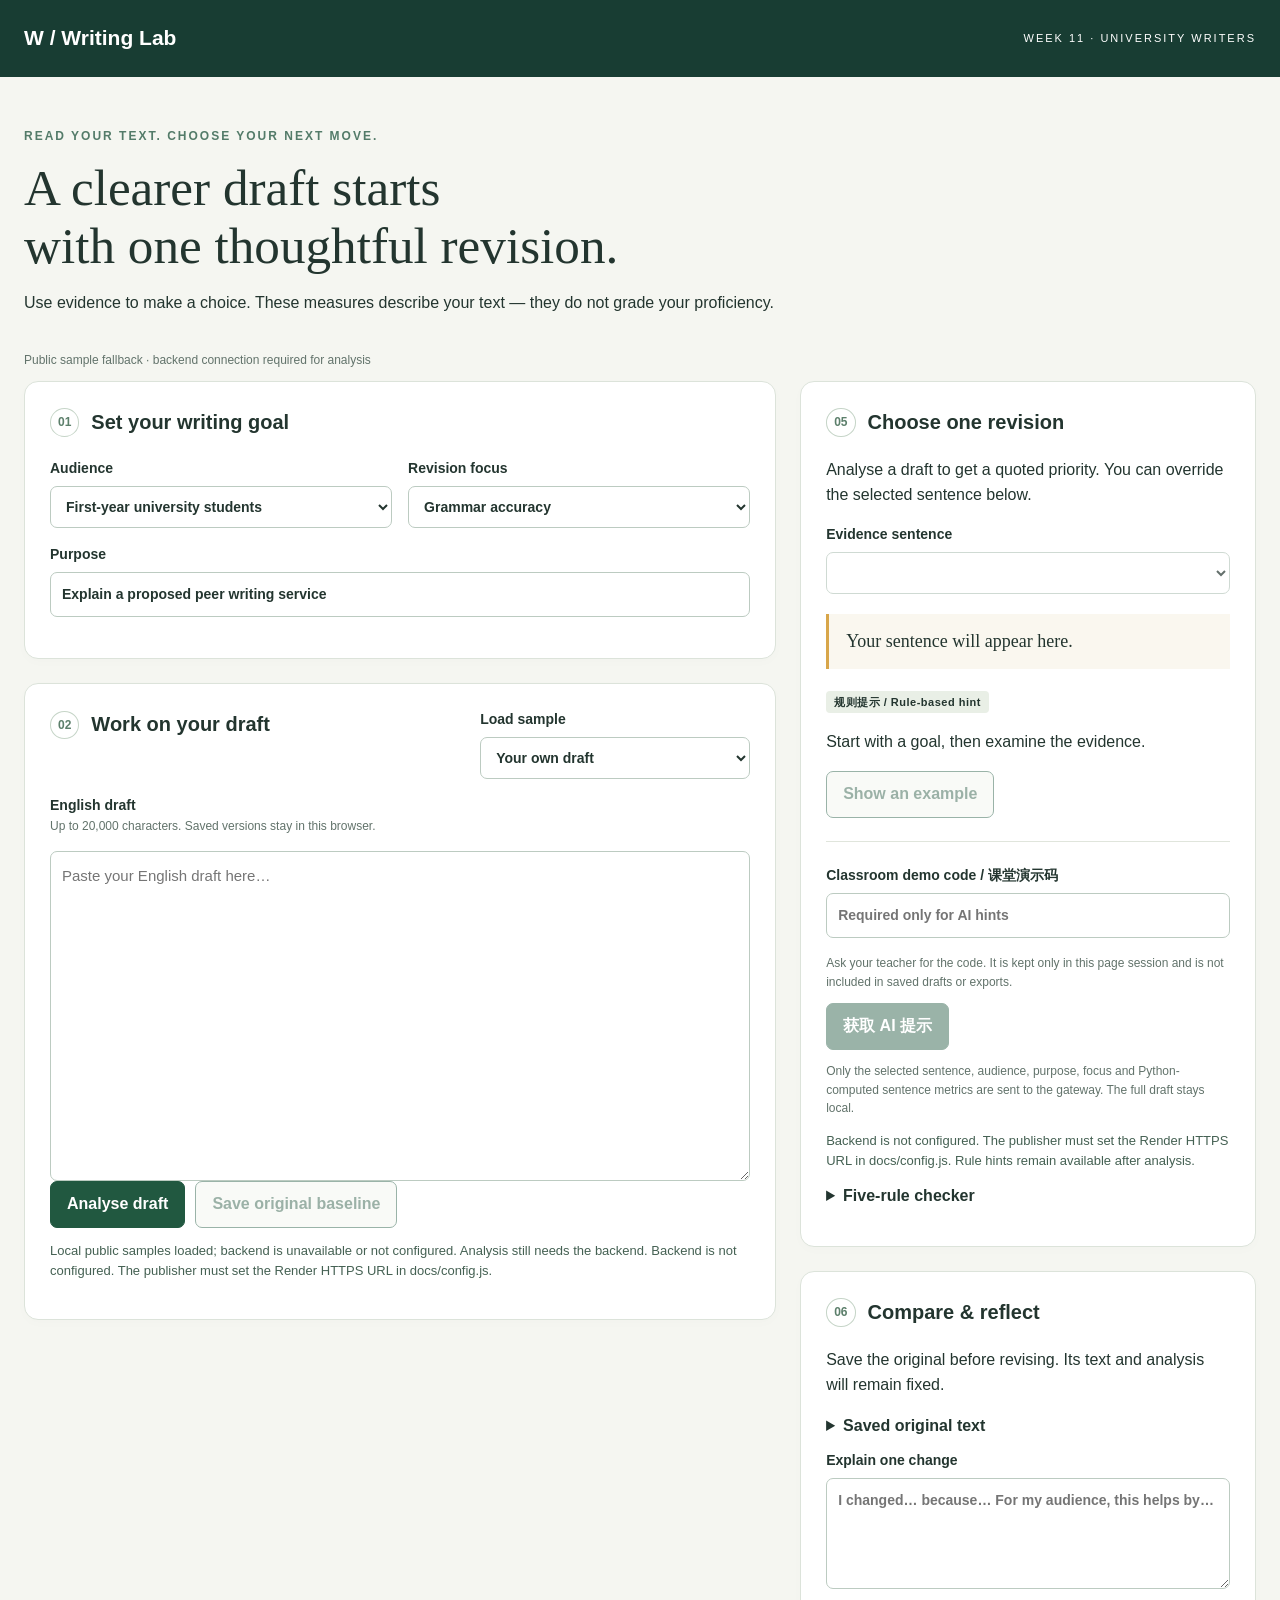
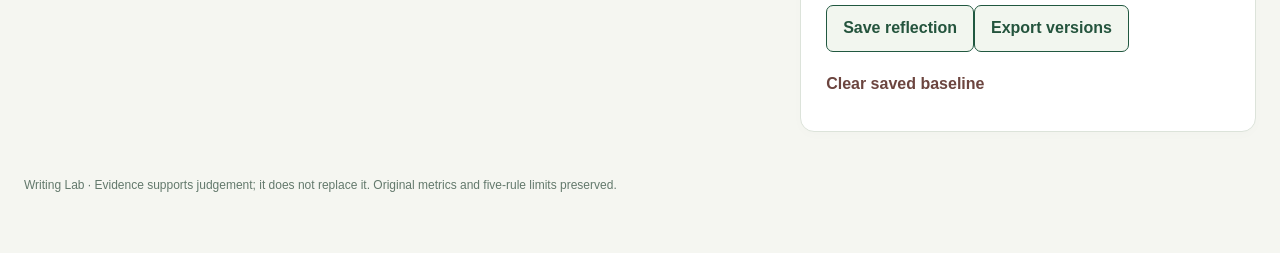
==== docs/index.html @ f73e01de "Prepare Writing Lab Pages frontend and protected Render backend" ====
<!doctype html>
<html lang="en"><head><meta charset="utf-8"><meta name="viewport" content="width=device-width, initial-scale=1"><title>Writing Lab · Revision with evidence</title><link rel="stylesheet" href="./lab.css"></head><body>
<header><a class="brand" href="./">W / Writing Lab</a><span>WEEK 11 · UNIVERSITY WRITERS</span></header>
<main><div class="intro"><p class="eyebrow">READ YOUR TEXT. CHOOSE YOUR NEXT MOVE.</p><h1>A clearer draft starts <br>with one thoughtful revision.</h1><p>Use evidence to make a choice. These measures describe your text — they do not grade your proficiency.</p></div>
<p id="backend-status" class="small" role="status">Connecting to the analysis backend…</p><div class="layout"><div>
<section><h2><i>01</i> Set your writing goal</h2><div class="two"><label>Audience<select id="audience"><option>First-year university students</option><option>Course teacher</option><option>General readers</option><option>Academic peers</option><option value="custom">Other — specify below</option></select></label><label>Revision focus<select id="focus"><option value="grammar">Grammar accuracy</option><option value="clarity">Clarity of expression</option></select></label></div><label id="custom-wrap" hidden>Custom audience<input id="custom-audience" maxlength="200"></label><label>Purpose<input id="purpose" list="purposes" maxlength="300" value="Explain a proposed peer writing service"></label><datalist id="purposes"><option value="Explain a proposed peer writing service"><option value="Describe experience and recommend a writing service"><option value="Persuade readers to support a proposal"><option value="Summarise evidence for a course assignment"></datalist></section>
<section><div class="section-head"><h2><i>02</i> Work on your draft</h2><label>Load sample<select id="sample"><option value="">Your own draft</option></select></label></div><label for="writing">English draft <small>Up to 20,000 characters. Saved versions stay in this browser.</small></label><textarea id="writing" maxlength="20000" placeholder="Paste your English draft here…"></textarea><div class="actions"><button id="analyse">Analyse draft</button><button class="secondary" id="save" disabled>Save original baseline</button></div><p id="status" role="status" aria-live="polite">Load W1–W3 or paste your draft to begin.</p></section>
<section id="profile" hidden><h2><i>03</i> Read the language profile</h2><p>Compare the same task and audience. A higher value is not automatically better.</p><div id="primary" class="metrics"></div><details><summary>More measures & syntax proxies</summary><div id="extra" class="metrics"></div><p>Syntax measures are finite-head dependency proxies, not L2SCA. A readability grade is a formula output, not a learner grade or CEFR level.</p></details><details><summary>Methods, syntax evidence & limitations</summary><pre id="methods"></pre></details></section>
<section id="sentence-panel" hidden><h2><i>04</i> Explore sentence length</h2><p>Select a bar to see and locate its original sentence. Long does not necessarily mean unclear.</p><div id="chart" aria-label="Sentence lengths in words"></div><div id="sentences"></div></section>
</div><aside>
<section id="support"><h2><i>05</i> Choose one revision</h2><p>Analyse a draft to get a quoted priority. You can override the selected sentence below.</p><label>Evidence sentence<select id="evidence-select" disabled></select></label><blockquote id="quote">Your sentence will appear here.</blockquote><span class="badge" id="hint-source">规则提示 / Rule-based hint</span><p id="hint">Start with a goal, then examine the evidence.</p><button class="secondary" id="example-button" disabled>Show an example</button><p id="example" hidden></p><hr><label>Classroom demo code / 课堂演示码<input id="demo-code" type="password" maxlength="128" autocomplete="off" spellcheck="false" placeholder="Required only for AI hints"></label><p class="small">Ask your teacher for the code. It is kept only in this page session and is not included in saved drafts or exports.</p><button id="ai" disabled>获取 AI 提示</button><p class="small">Only the selected sentence, audience, purpose, focus and Python-computed sentence metrics are sent to the gateway. The full draft stays local.</p><p id="ai-status" role="status" aria-live="polite"></p><details><summary>Five-rule checker</summary><p>Only five narrow demonstration patterns are checked. Zero flags does not mean error-free.</p><div id="flags"></div></details></section>
<section><h2><i>06</i> Compare & reflect</h2><p id="baseline-status">Save the original before revising. Its text and analysis will remain fixed.</p><details><summary>Saved original text</summary><pre id="baseline-text">No saved original.</pre></details><div id="comparison"></div><label>Explain one change<textarea id="reflection" rows="4" placeholder="I changed… because… For my audience, this helps by…"></textarea></label><button id="save-reflection" class="secondary">Save reflection</button><button id="export" class="secondary">Export versions</button><button id="reset" class="text-button">Clear saved baseline</button></section>
</aside></div><footer>Writing Lab · Evidence supports judgement; it does not replace it. Original metrics and five-rule limits preserved.</footer></main><script src="./config.js"></script><script src="./lab.js"></script></body></html>
---- docs/lab.css ----
:root{font-family:Segoe UI,Arial,sans-serif;color:#23352f;background:#f5f6f1;font-size:16px;line-height:1.55}*{box-sizing:border-box}body{margin:0}header{padding:22px max(24px,calc((100vw - 1380px)/2));background:#183d33;color:#fff;display:flex;justify-content:space-between;gap:20px;align-items:center}header span{font-size:11px;letter-spacing:2px}.brand{color:white;font-weight:700;text-decoration:none;font-size:21px}main{max-width:1380px;margin:auto;padding:38px 24px}.intro{max-width:850px;margin-bottom:35px}.eyebrow{color:#537b69;font-size:12px;font-weight:700;letter-spacing:2px}h1{font-family:Georgia,serif;font-size:clamp(32px,4vw,54px);font-weight:400;line-height:1.13;margin:14px 0}h2{font-size:20px;margin:0 0 20px;display:flex;align-items:center;gap:12px}h2 i{font-size:12px;font-style:normal;color:#5c7f6b;border:1px solid #c6d5c8;padding:4px 7px;border-radius:50%}.layout{display:grid;grid-template-columns:minmax(0,1.65fr) minmax(320px,1fr);gap:24px}section{background:white;border:1px solid #dce3da;border-radius:14px;padding:25px;margin-bottom:24px;box-shadow:0 3px 12px #183d3304}label{display:block;font-weight:600;font-size:14px;margin-bottom:16px}input,select,textarea{display:block;width:100%;font:inherit;padding:11px;border:1px solid #bccbc1;border-radius:7px;background:#fff;color:#23352f;margin-top:6px}textarea{resize:vertical;min-height:100px}#writing{min-height:330px;font-size:15px;line-height:1.7}small,.small{font-size:12px;color:#62736b;font-weight:400}small{display:block}.two{display:grid;grid-template-columns:1fr 1fr;gap:16px}.section-head{display:flex;justify-content:space-between;align-items:start;gap:14px}.section-head label{max-width:270px}button{font:inherit;font-weight:600;cursor:pointer;border:1px solid #215840;border-radius:7px;padding:10px 16px;background:#215840;color:white}button:hover{filter:brightness(.93)}button:disabled{opacity:.45;cursor:not-allowed}.secondary{background:#f2f6ef;color:#24543d}.text-button{background:none;color:#6c453f;border:0;padding-left:0;margin-top:10px}.actions{display:flex;flex-wrap:wrap;gap:10px}:focus-visible{outline:3px solid #d39431;outline-offset:3px}#status,#ai-status{font-size:13px;color:#456153;min-height:22px}.metrics{display:grid;grid-template-columns:repeat(2,minmax(0,1fr));gap:12px;margin:18px 0}.metric{padding:14px;background:#f4f7f1;border-radius:9px}.metric strong{display:block;font-size:25px;color:#214b38}.metric p{font-size:12px;margin:5px 0;color:#5a7063}.metric span{font-size:13px}summary{cursor:pointer;font-weight:600;margin:12px 0}pre{white-space:pre-wrap;overflow-wrap:anywhere;font-size:12px;max-height:360px;overflow:auto}blockquote{margin:20px 0;padding:14px 17px;border-left:3px solid #d8a64a;background:#faf7ef;font-family:Georgia,serif;font-size:18px;overflow-wrap:anywhere}.badge{font-size:11px;font-weight:700;letter-spacing:.5px;background:#e9efe6;border-radius:4px;padding:5px 8px}hr{border:0;border-top:1px solid #e0e5dc;margin:23px 0}#chart{display:flex;gap:5px;align-items:end;height:170px;overflow-x:auto;padding:15px 0 4px}#chart button{padding:0;min-width:27px;flex:1;border:0;background:#769c81;border-radius:4px 4px 0 0;position:relative;font-size:10px;color:#183d33}#chart button[aria-pressed=true]{background:#d4a14c}.sentence{font-size:14px;padding:12px 15px;margin:8px 0;border:1px solid #e0e5dc;border-radius:8px}.sentence.selected{background:#fff6df;border-color:#d4a14c}.sentence small{color:#436951}table{width:100%;border-collapse:collapse;font-size:12px;margin:16px 0}th,td{text-align:left;padding:8px 4px;border-bottom:1px solid #dce3da}footer{font-size:12px;color:#63796c;padding:20px 0}[hidden]{display:none!important}@media(max-width:850px){.layout{grid-template-columns:1fr}header span{display:none}main{padding:24px 15px}section{padding:19px}.section-head{display:block}.section-head label{max-width:none}.two{grid-template-columns:1fr}h1 br{display:none}}@media(prefers-reduced-motion:reduce){*{scroll-behavior:auto!important}}
.layout>*{min-width:0}section,aside,select,input,textarea{min-width:0;max-width:100%}section{overflow-wrap:anywhere}#chart{max-width:100%}table{table-layout:fixed}td,th{overflow-wrap:anywhere}
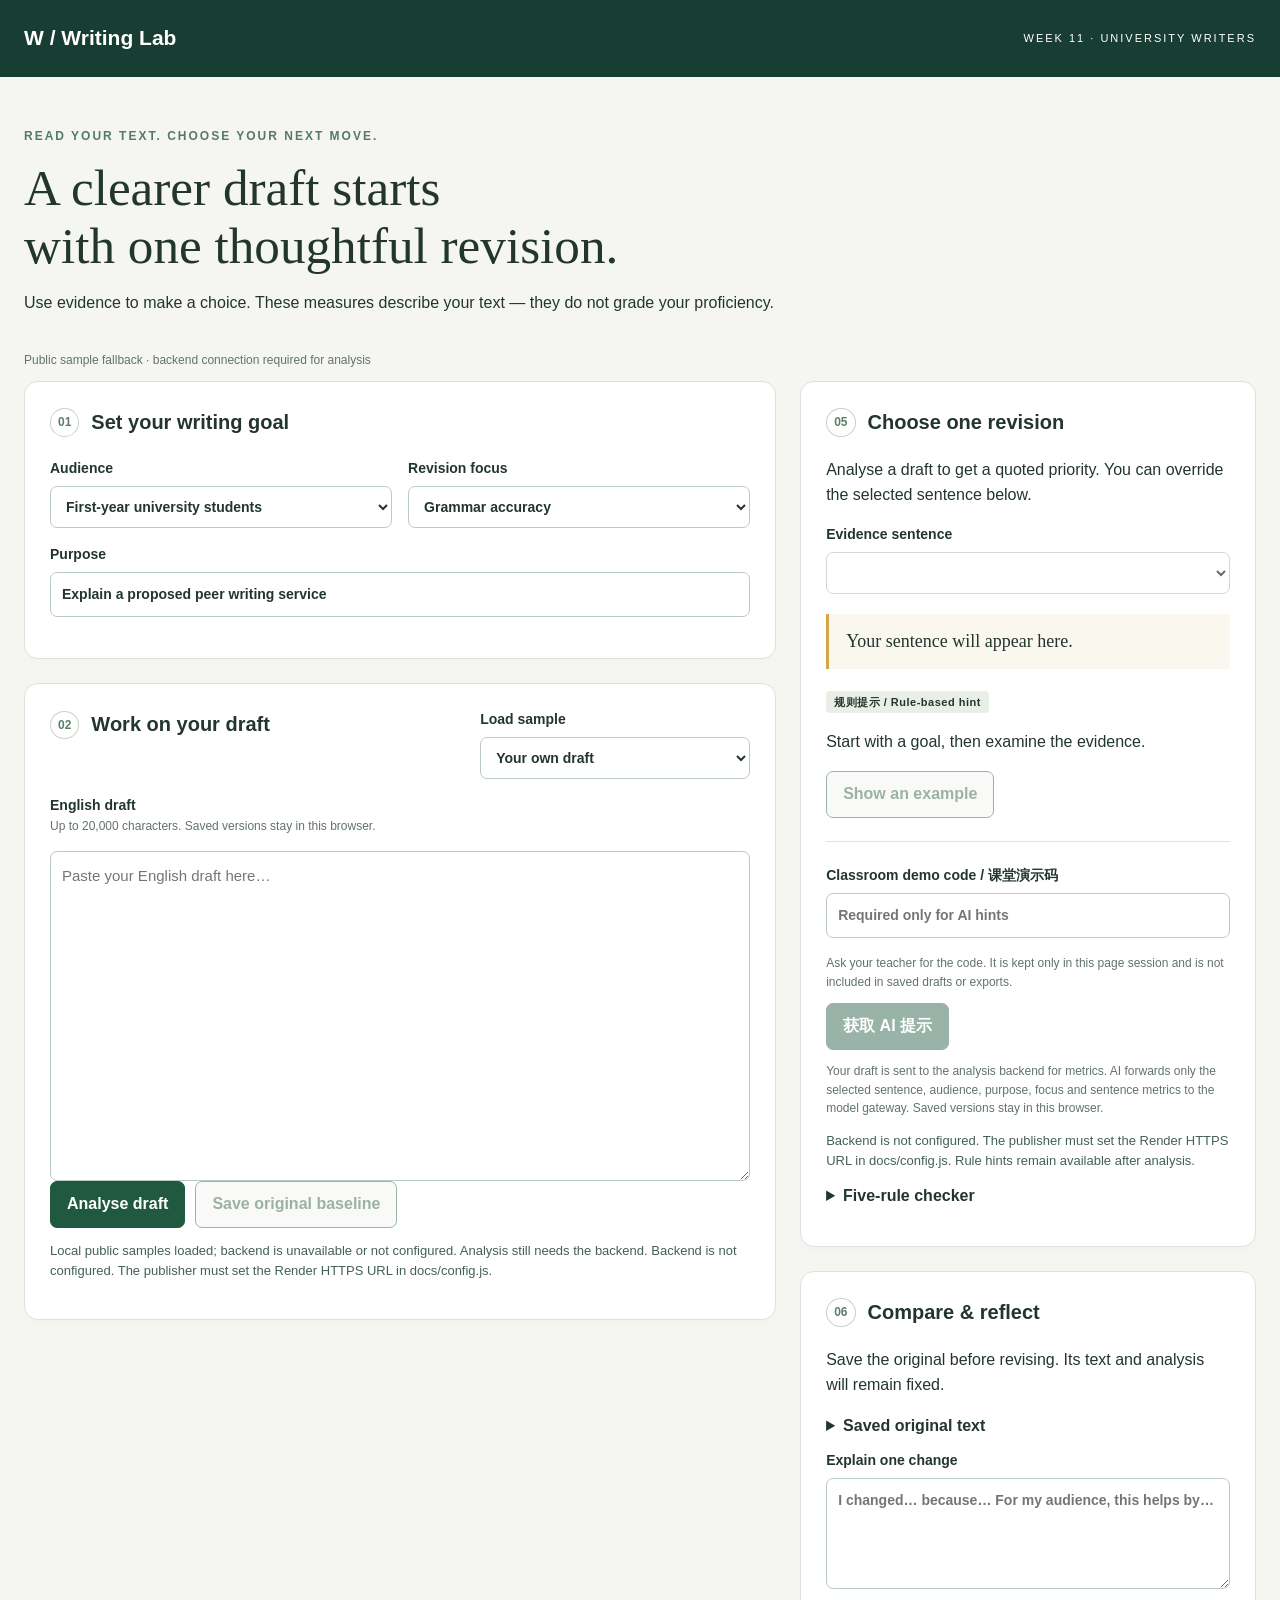
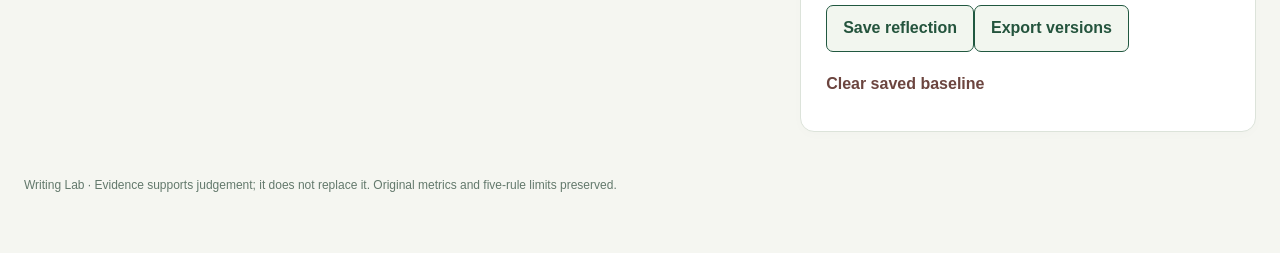
==== commit 26822602: "Clarify remote analysis and model gateway data handling" ====
--- a/docs/index.html
+++ b/docs/index.html
@@ -8,6 +8,6 @@
 <section id="profile" hidden><h2><i>03</i> Read the language profile</h2><p>Compare the same task and audience. A higher value is not automatically better.</p><div id="primary" class="metrics"></div><details><summary>More measures & syntax proxies</summary><div id="extra" class="metrics"></div><p>Syntax measures are finite-head dependency proxies, not L2SCA. A readability grade is a formula output, not a learner grade or CEFR level.</p></details><details><summary>Methods, syntax evidence & limitations</summary><pre id="methods"></pre></details></section>
 <section id="sentence-panel" hidden><h2><i>04</i> Explore sentence length</h2><p>Select a bar to see and locate its original sentence. Long does not necessarily mean unclear.</p><div id="chart" aria-label="Sentence lengths in words"></div><div id="sentences"></div></section>
 </div><aside>
-<section id="support"><h2><i>05</i> Choose one revision</h2><p>Analyse a draft to get a quoted priority. You can override the selected sentence below.</p><label>Evidence sentence<select id="evidence-select" disabled></select></label><blockquote id="quote">Your sentence will appear here.</blockquote><span class="badge" id="hint-source">规则提示 / Rule-based hint</span><p id="hint">Start with a goal, then examine the evidence.</p><button class="secondary" id="example-button" disabled>Show an example</button><p id="example" hidden></p><hr><label>Classroom demo code / 课堂演示码<input id="demo-code" type="password" maxlength="128" autocomplete="off" spellcheck="false" placeholder="Required only for AI hints"></label><p class="small">Ask your teacher for the code. It is kept only in this page session and is not included in saved drafts or exports.</p><button id="ai" disabled>获取 AI 提示</button><p class="small">Only the selected sentence, audience, purpose, focus and Python-computed sentence metrics are sent to the gateway. The full draft stays local.</p><p id="ai-status" role="status" aria-live="polite"></p><details><summary>Five-rule checker</summary><p>Only five narrow demonstration patterns are checked. Zero flags does not mean error-free.</p><div id="flags"></div></details></section>
+<section id="support"><h2><i>05</i> Choose one revision</h2><p>Analyse a draft to get a quoted priority. You can override the selected sentence below.</p><label>Evidence sentence<select id="evidence-select" disabled></select></label><blockquote id="quote">Your sentence will appear here.</blockquote><span class="badge" id="hint-source">规则提示 / Rule-based hint</span><p id="hint">Start with a goal, then examine the evidence.</p><button class="secondary" id="example-button" disabled>Show an example</button><p id="example" hidden></p><hr><label>Classroom demo code / 课堂演示码<input id="demo-code" type="password" maxlength="128" autocomplete="off" spellcheck="false" placeholder="Required only for AI hints"></label><p class="small">Ask your teacher for the code. It is kept only in this page session and is not included in saved drafts or exports.</p><button id="ai" disabled>获取 AI 提示</button><p class="small">Your draft is sent to the analysis backend for metrics. AI forwards only the selected sentence, audience, purpose, focus and sentence metrics to the model gateway. Saved versions stay in this browser.</p><p id="ai-status" role="status" aria-live="polite"></p><details><summary>Five-rule checker</summary><p>Only five narrow demonstration patterns are checked. Zero flags does not mean error-free.</p><div id="flags"></div></details></section>
 <section><h2><i>06</i> Compare & reflect</h2><p id="baseline-status">Save the original before revising. Its text and analysis will remain fixed.</p><details><summary>Saved original text</summary><pre id="baseline-text">No saved original.</pre></details><div id="comparison"></div><label>Explain one change<textarea id="reflection" rows="4" placeholder="I changed… because… For my audience, this helps by…"></textarea></label><button id="save-reflection" class="secondary">Save reflection</button><button id="export" class="secondary">Export versions</button><button id="reset" class="text-button">Clear saved baseline</button></section>
 </aside></div><footer>Writing Lab · Evidence supports judgement; it does not replace it. Original metrics and five-rule limits preserved.</footer></main><script src="./config.js"></script><script src="./lab.js"></script></body></html>
